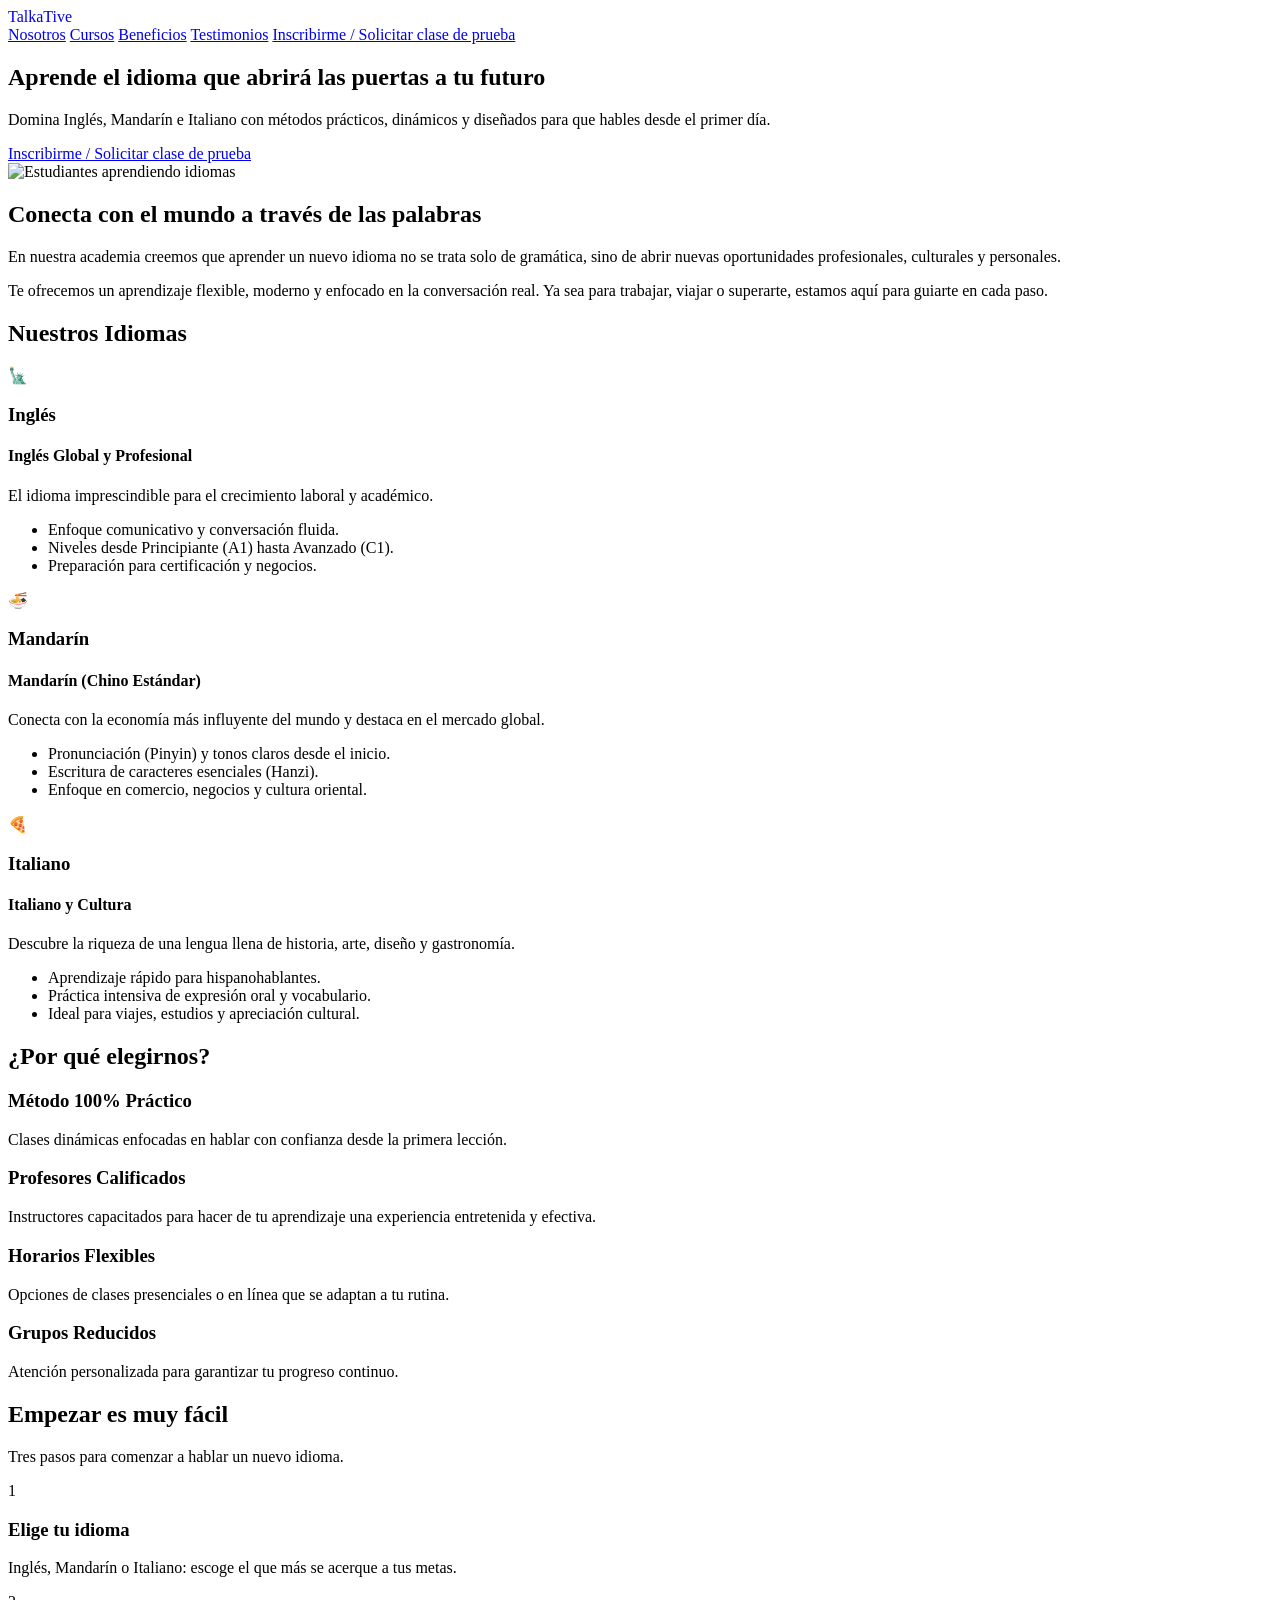
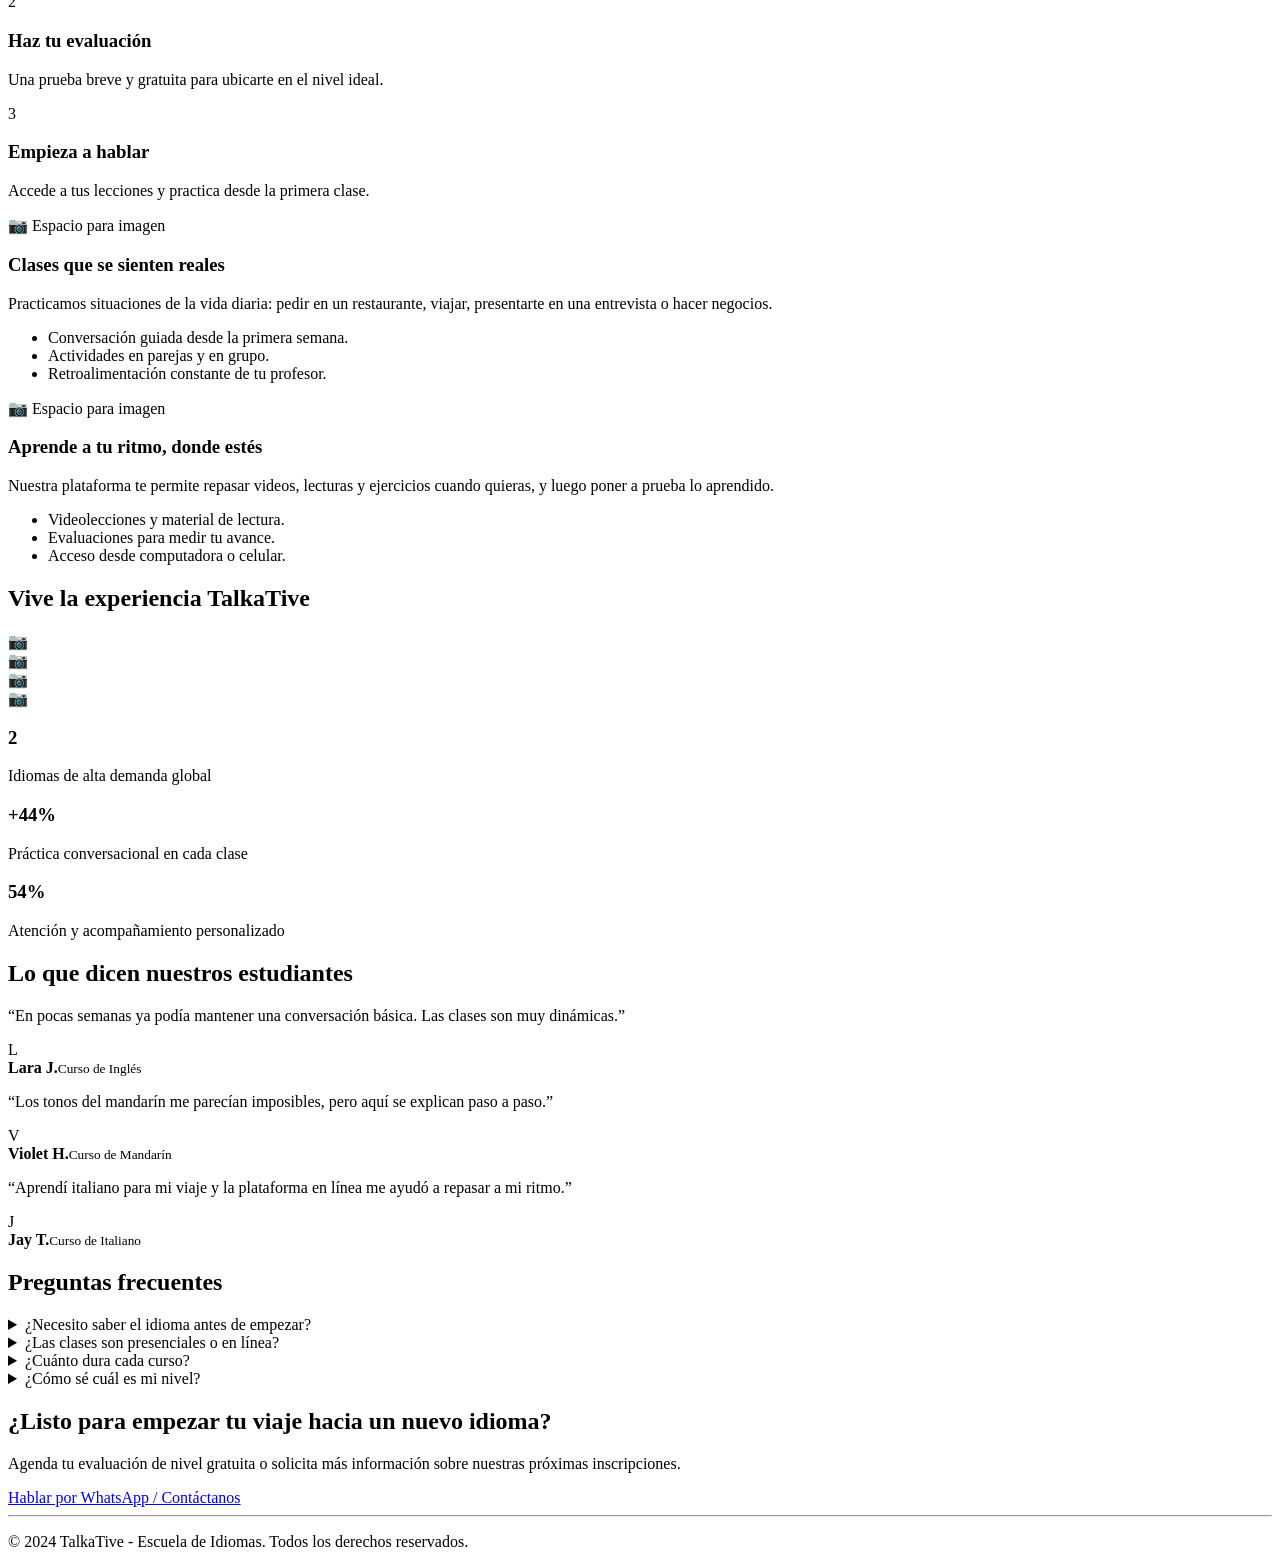
==== index.html @ eab5cb7d "Add files via upload" ====
<!DOCTYPE html>
<html lang="es">
<head>
    <meta charset="UTF-8">
    <meta name="viewport" content="width=device-width, initial-scale=1.0">
    <title>TalkaTive | Escuela de Idiomas</title>
    <!-- Enlace a los estilos globales y específicos -->
    <link rel="stylesheet" href="css/estilos.css">
    <link rel="stylesheet" href="css/inicio.css">
    <script>document.documentElement.classList.add('js');</script>
</head>
<body>

    <!-- HEADER / NAVEGACIÓN -->
    <header class="header">
        <div class="contenedor header-contenido">
            <div class="logo">
                <!-- ENLACE SECRETO AL ADMIN -->
                <a href="admin.html" title="Ir al panel" style="display: flex; align-items: center; gap: 10px; text-decoration: none;">
                    <!-- REEMPLAZAR CON TU LOGO -->
                    <img src="img/logo.png" alt="Logo TalkaTive" class="logo-img" onerror="this.style.display='none'">
                    <img src="images/logo.png" alt="Logo TalkaTive" class="logo-img" onerror="this.style.display='none'">
                    <span class="logo-texto">TalkaTive</span>
                </a>
            </div>
            <nav class="navegacion">
                <a href="#sobre-nosotros">Nosotros</a>
                <a href="#idiomas">Cursos</a>
                <a href="#beneficios">Beneficios</a>
                <a href="#testimonios">Testimonios</a>
                <a href="registro.html" class="btn">
                    <span class="text">Inscribirme / Solicitar clase de prueba</span>
                </a>
            </nav>
        </div>
    </header>

    <!-- 1. BANNER HERO -->
    <section id="sobre-nosotros" class="hero">
        <div class="contenedor hero-contenido">
            <div class="hero-texto">
                <h1>Aprende el idioma que abrirá las puertas a tu futuro</h1>
                <p>Domina Inglés, Mandarín e Italiano con métodos prácticos, dinámicos y diseñados para que hables desde el primer día.</p>
                <a href="registro.html" class="btn">
                    <span class="text">Inscribirme / Solicitar clase de prueba</span>
                </a>
            </div>
            <!-- REEMPLAZAR CON IMAGEN DE FONDO O ILUSTRACIÓN -->
            <div class="hero-imagen">
                <img src="images/img5.jpg" alt="Estudiantes aprendiendo idiomas">
            </div>
        </div>
    </section>

    <!-- 2. SOBRE NOSOTROS -->
    <section class="seccion sobre-nosotros">
        <div class="contenedor texto-centrado">
            <h2 class="titulo-seccion">Conecta con el mundo a través de las palabras</h2>
            <p class="subtitulo-seccion">En nuestra academia creemos que aprender un nuevo idioma no se trata solo de gramática, sino de abrir nuevas oportunidades profesionales, culturales y personales.</p>
            <p>Te ofrecemos un aprendizaje flexible, moderno y enfocado en la conversación real. Ya sea para trabajar, viajar o superarte, estamos aquí para guiarte en cada paso.</p>
        </div>
    </section>

    <!-- 3. OFERTA ACADÉMICA -->
    <section id="idiomas" class="seccion oferta-academica">
        <div class="contenedor">
            <h2 class="titulo-seccion texto-centrado">Nuestros Idiomas</h2>

            <div class="grid-tarjetas">
                <!-- Tarjeta Inglés -->
                <div class="flip-card" data-idioma="ingles">
                    <div class="flip-card-inner">
                        <div class="flip-card-front ingles">
                            <!-- Puedes cambiar el emoji por una imagen <img> cuando tengas las tuyas -->
                            <div class="bandera-icono">🗽</div>
                            <h3>Inglés</h3>
                        </div>
                        <div class="flip-card-back">
                            <h4>Inglés Global y Profesional</h4>
                            <p class="descripcion-corta">El idioma imprescindible para el crecimiento laboral y académico.</p>
                            <ul class="lista-puntos">
                                <li>Enfoque comunicativo y conversación fluida.</li>
                                <li>Niveles desde Principiante (A1) hasta Avanzado (C1).</li>
                                <li>Preparación para certificación y negocios.</li>
                            </ul>
                        </div>
                    </div>
                </div>

                <!-- Tarjeta Mandarín -->
                <div class="flip-card" data-idioma="mandarin">
                    <div class="flip-card-inner">
                        <div class="flip-card-front mandarin">
                            <div class="bandera-icono">🍜</div>
                            <h3>Mandarín</h3>
                        </div>
                        <div class="flip-card-back">
                            <h4>Mandarín (Chino Estándar)</h4>
                            <p class="descripcion-corta">Conecta con la economía más influyente del mundo y destaca en el mercado global.</p>
                            <ul class="lista-puntos">
                                <li>Pronunciación (Pinyin) y tonos claros desde el inicio.</li>
                                <li>Escritura de caracteres esenciales (Hanzi).</li>
                                <li>Enfoque en comercio, negocios y cultura oriental.</li>
                            </ul>
                        </div>
                    </div>
                </div>

                <!-- Tarjeta Italiano -->
                <div class="flip-card" data-idioma="italiano">
                    <div class="flip-card-inner">
                        <div class="flip-card-front italiano">
                            <div class="bandera-icono">🍕</div>
                            <h3>Italiano</h3>
                        </div>
                        <div class="flip-card-back">
                            <h4>Italiano y Cultura</h4>
                            <p class="descripcion-corta">Descubre la riqueza de una lengua llena de historia, arte, diseño y gastronomía.</p>
                            <ul class="lista-puntos">
                                <li>Aprendizaje rápido para hispanohablantes.</li>
                                <li>Práctica intensiva de expresión oral y vocabulario.</li>
                                <li>Ideal para viajes, estudios y apreciación cultural.</li>
                            </ul>
                        </div>
                    </div>
                </div>
            </div>
        </div>
    </section>

    <!-- 4. POR QUÉ ELEGIRNOS -->
    <section id="beneficios" class="seccion beneficios">
        <div class="contenedor">
            <h2 class="titulo-seccion texto-centrado">¿Por qué elegirnos?</h2>
            <div class="grid-beneficios">
                <div class="beneficio-item">
                    <h3>Método 100% Práctico</h3>
                    <p>Clases dinámicas enfocadas en hablar con confianza desde la primera lección.</p>
                </div>
                <div class="beneficio-item">
                    <h3>Profesores Calificados</h3>
                    <p>Instructores capacitados para hacer de tu aprendizaje una experiencia entretenida y efectiva.</p>
                </div>
                <div class="beneficio-item">
                    <h3>Horarios Flexibles</h3>
                    <p>Opciones de clases presenciales o en línea que se adaptan a tu rutina.</p>
                </div>
                <div class="beneficio-item">
                    <h3>Grupos Reducidos</h3>
                    <p>Atención personalizada para garantizar tu progreso continuo.</p>
                </div>
            </div>
        </div>
    </section>

    <!-- 🆕 5. CÓMO FUNCIONA -->
    <section id="como-funciona" class="seccion como-funciona">
        <div class="contenedor">
            <h2 class="titulo-seccion texto-centrado">Empezar es muy fácil</h2>
            <p class="subtitulo-seccion texto-centrado">Tres pasos para comenzar a hablar un nuevo idioma.</p>
            <div class="grid-pasos">
                <div class="paso">
                    <div class="paso-num">1</div>
                    <h3>Elige tu idioma</h3>
                    <p>Inglés, Mandarín o Italiano: escoge el que más se acerque a tus metas.</p>
                </div>
                <div class="paso">
                    <div class="paso-num">2</div>
                    <h3>Haz tu evaluación</h3>
                    <p>Una prueba breve y gratuita para ubicarte en el nivel ideal.</p>
                </div>
                <div class="paso">
                    <div class="paso-num">3</div>
                    <h3>Empieza a hablar</h3>
                    <p>Accede a tus lecciones y practica desde la primera clase.</p>
                </div>
            </div>
        </div>
    </section>

    <!-- 🆕 6. CLASES (bloques con imagen) -->
    <section class="seccion bloques">
        <div class="contenedor">
            <div class="bloque">
                <div class="foto">
                    <span>📷 Espacio para imagen</span>
                    <!-- REEMPLAZAR CON TU IMAGEN: images/clase1.jpg -->
                    <img src="images/img2.jpg" alt="Clase de idiomas en grupo" onerror="this.style.display='none'">
                </div>
                <div class="bloque-texto">
                    <h3>Clases que se sienten reales</h3>
                    <p>Practicamos situaciones de la vida diaria: pedir en un restaurante, viajar, presentarte en una entrevista o hacer negocios.</p>
                    <ul class="lista-puntos">
                        <li>Conversación guiada desde la primera semana.</li>
                        <li>Actividades en parejas y en grupo.</li>
                        <li>Retroalimentación constante de tu profesor.</li>
                    </ul>
                </div>
            </div>
            <div class="bloque inverso">
                <div class="foto">
                    <span>📷 Espacio para imagen</span>
                    <!-- REEMPLAZAR CON TU IMAGEN: images/clase2.jpg -->
                    <img src="images/img3.jpg" alt="Estudiante en clase en línea" onerror="this.style.display='none'">
                </div>
                <div class="bloque-texto">
                    <h3>Aprende a tu ritmo, donde estés</h3>
                    <p>Nuestra plataforma te permite repasar videos, lecturas y ejercicios cuando quieras, y luego poner a prueba lo aprendido.</p>
                    <ul class="lista-puntos">
                        <li>Videolecciones y material de lectura.</li>
                        <li>Evaluaciones para medir tu avance.</li>
                        <li>Acceso desde computadora o celular.</li>
                    </ul>
                </div>
            </div>
        </div>
    </section>

    <!-- 🆕 7. GALERÍA -->
    <section class="seccion galeria-seccion">
        <div class="contenedor">
            <h2 class="titulo-seccion texto-centrado">Vive la experiencia TalkaTive</h2>
            <div class="galeria">
                <div class="foto"><span>📷</span><img src="images/china1.jpg" alt="Momento en clase 1" onerror="this.style.display='none'"></div>
                <div class="foto"><span>📷</span><img src="images/italia2.jpg" alt="Momento en clase 2" onerror="this.style.display='none'"></div>
                <div class="foto"><span>📷</span><img src="images/img11.jpg" alt="Momento en clase 3" onerror="this.style.display='none'"></div>
                <div class="foto"><span>📷</span><img src="images/usa3.jpg" alt="Momento en clase 4" onerror="this.style.display='none'"></div>
            </div>
        </div>
    </section>

    <!-- 8. ESTADÍSTICAS -->
    <section class="seccion estadisticas">
        <div class="contenedor grid-estadisticas">
            <div class="estadistica">
                <h3 class="contador" data-meta="3">3</h3>
                <p>Idiomas de alta demanda global</p>
            </div>
            <div class="estadistica">
                <h3 class="contador" data-meta="80" data-pre="+" data-suf="%">+80%</h3>
                <p>Práctica conversacional en cada clase</p>
            </div>
            <div class="estadistica">
                <h3 class="contador" data-meta="100" data-suf="%">100%</h3>
                <p>Atención y acompañamiento personalizado</p>
            </div>
        </div>
    </section>

    <!-- 🆕 9. TESTIMONIOS (REEMPLAZAR por opiniones reales) -->
    <section id="testimonios" class="seccion testimonios">
        <div class="contenedor">
            <h2 class="titulo-seccion texto-centrado">Lo que dicen nuestros estudiantes</h2>
            <div class="grid-testimonios">
                <div class="testimonio">
                    <p>“En pocas semanas ya podía mantener una conversación básica. Las clases son muy dinámicas.”</p>
                    <div class="autor"><span class="avatar1">L</span><div><strong>Lara J.</strong><small>Curso de Inglés</small></div></div>
                </div>
                <div class="testimonio">
                    <p>“Los tonos del mandarín me parecían imposibles, pero aquí se explican paso a paso.”</p>
                    <div class="autor"><span class="avatar2">V</span><div><strong>Violet H.</strong><small>Curso de Mandarín</small></div></div>
                </div>
                <div class="testimonio">
                    <p>“Aprendí italiano para mi viaje y la plataforma en línea me ayudó a repasar a mi ritmo.”</p>
                    <div class="autor"><span class="avatar3">J</span><div><strong>Jay T.</strong><small>Curso de Italiano</small></div></div>
                </div>
            </div>
        </div>
    </section>

    <!-- 🆕 10. PREGUNTAS FRECUENTES -->
    <section id="preguntas" class="seccion faq">
        <div class="contenedor">
            <h2 class="titulo-seccion texto-centrado">Preguntas frecuentes</h2>
            <div class="faq-lista">
                <details>
                    <summary>¿Necesito saber el idioma antes de empezar?</summary>
                    <p>No. Los cursos inician desde nivel principiante (A1) y avanzas a tu propio ritmo.</p>
                </details>
                <details>
                    <summary>¿Las clases son presenciales o en línea?</summary>
                    <p>Ofrecemos ambas opciones, para que elijas la que mejor se adapte a tu rutina.</p>
                </details>
                <details>
                    <summary>¿Cuánto dura cada curso?</summary>
                    <p>El primer módulo dura 4 semanas, y después continúas con los siguientes niveles.</p>
                </details>
                <details>
                    <summary>¿Cómo sé cuál es mi nivel?</summary>
                    <p>Al inscribirte puedes solicitar una evaluación de nivel gratuita para ubicarte correctamente.</p>
                </details>
            </div>
        </div>
    </section>

    <!-- 11. CTA FINAL Y FOOTER -->
    <footer class="footer">
        <div class="contenedor texto-centrado">
            <h2>¿Listo para empezar tu viaje hacia un nuevo idioma?</h2>
            <p>Agenda tu evaluación de nivel gratuita o solicita más información sobre nuestras próximas inscripciones.</p>
            <a href="https://wa.me/1234567890" target="_blank" class="btn btn-secundario mt-20">
                <span class="text">Hablar por WhatsApp / Contáctanos</span>
            </a>

            <hr class="separador-footer">
            <p class="copyright">&copy; 2024 TalkaTive - Escuela de Idiomas. Todos los derechos reservados.</p>
        </div>
    </footer>

    <!-- Scripts -->
    <script src="js/db.js"></script>
    <script>
        // Cambiar el fondo de la sección de idiomas al pasar el mouse
        const seccionIdiomas = document.querySelector('.oferta-academica');
        const tarjetas = document.querySelectorAll('.flip-card');

        tarjetas.forEach(tarjeta => {
            tarjeta.addEventListener('mouseenter', () => {
                const idioma = tarjeta.getAttribute('data-idioma');
                seccionIdiomas.classList.add(`fondo-${idioma}`);
            });
            tarjeta.addEventListener('mouseleave', () => {
                seccionIdiomas.className = 'seccion oferta-academica'; // Resetea las clases
            });
        });

        // 🆕 Aparición suave al hacer scroll
        const reducir = window.matchMedia('(prefers-reduced-motion: reduce)').matches;
        const items = document.querySelectorAll('.beneficio-item, .paso, .bloque, .galeria .foto, .testimonio, .faq-lista details, .estadistica, .titulo-seccion');

        items.forEach((el, i) => {
            el.classList.add('revelar');
            el.style.transitionDelay = ((i % 4) * 0.08) + 's';
        });

        // 🆕 Contadores animados de las estadísticas
        function animarContador(el) {
            const meta = parseInt(el.dataset.meta, 10);
            const pre = el.dataset.pre || '';
            const suf = el.dataset.suf || '';
            if (reducir) { el.textContent = pre + meta + suf; return; }
            const inicio = performance.now();
            const duracion = 1400;
            function paso(ahora) {
                const t = Math.min((ahora - inicio) / duracion, 1);
                el.textContent = pre + Math.round(meta * t) + suf;
                if (t < 1) requestAnimationFrame(paso);
            }
            requestAnimationFrame(paso);
        }

        const observador = new IntersectionObserver((entradas) => {
            entradas.forEach(entrada => {
                if (!entrada.isIntersecting) return;
                entrada.target.classList.add('visible');
                entrada.target.querySelectorAll('.contador').forEach(animarContador);
                observador.unobserve(entrada.target);
            });
        }, { threshold: 0.15 });

        items.forEach(el => observador.observe(el));
    </script>
</body>
</html>
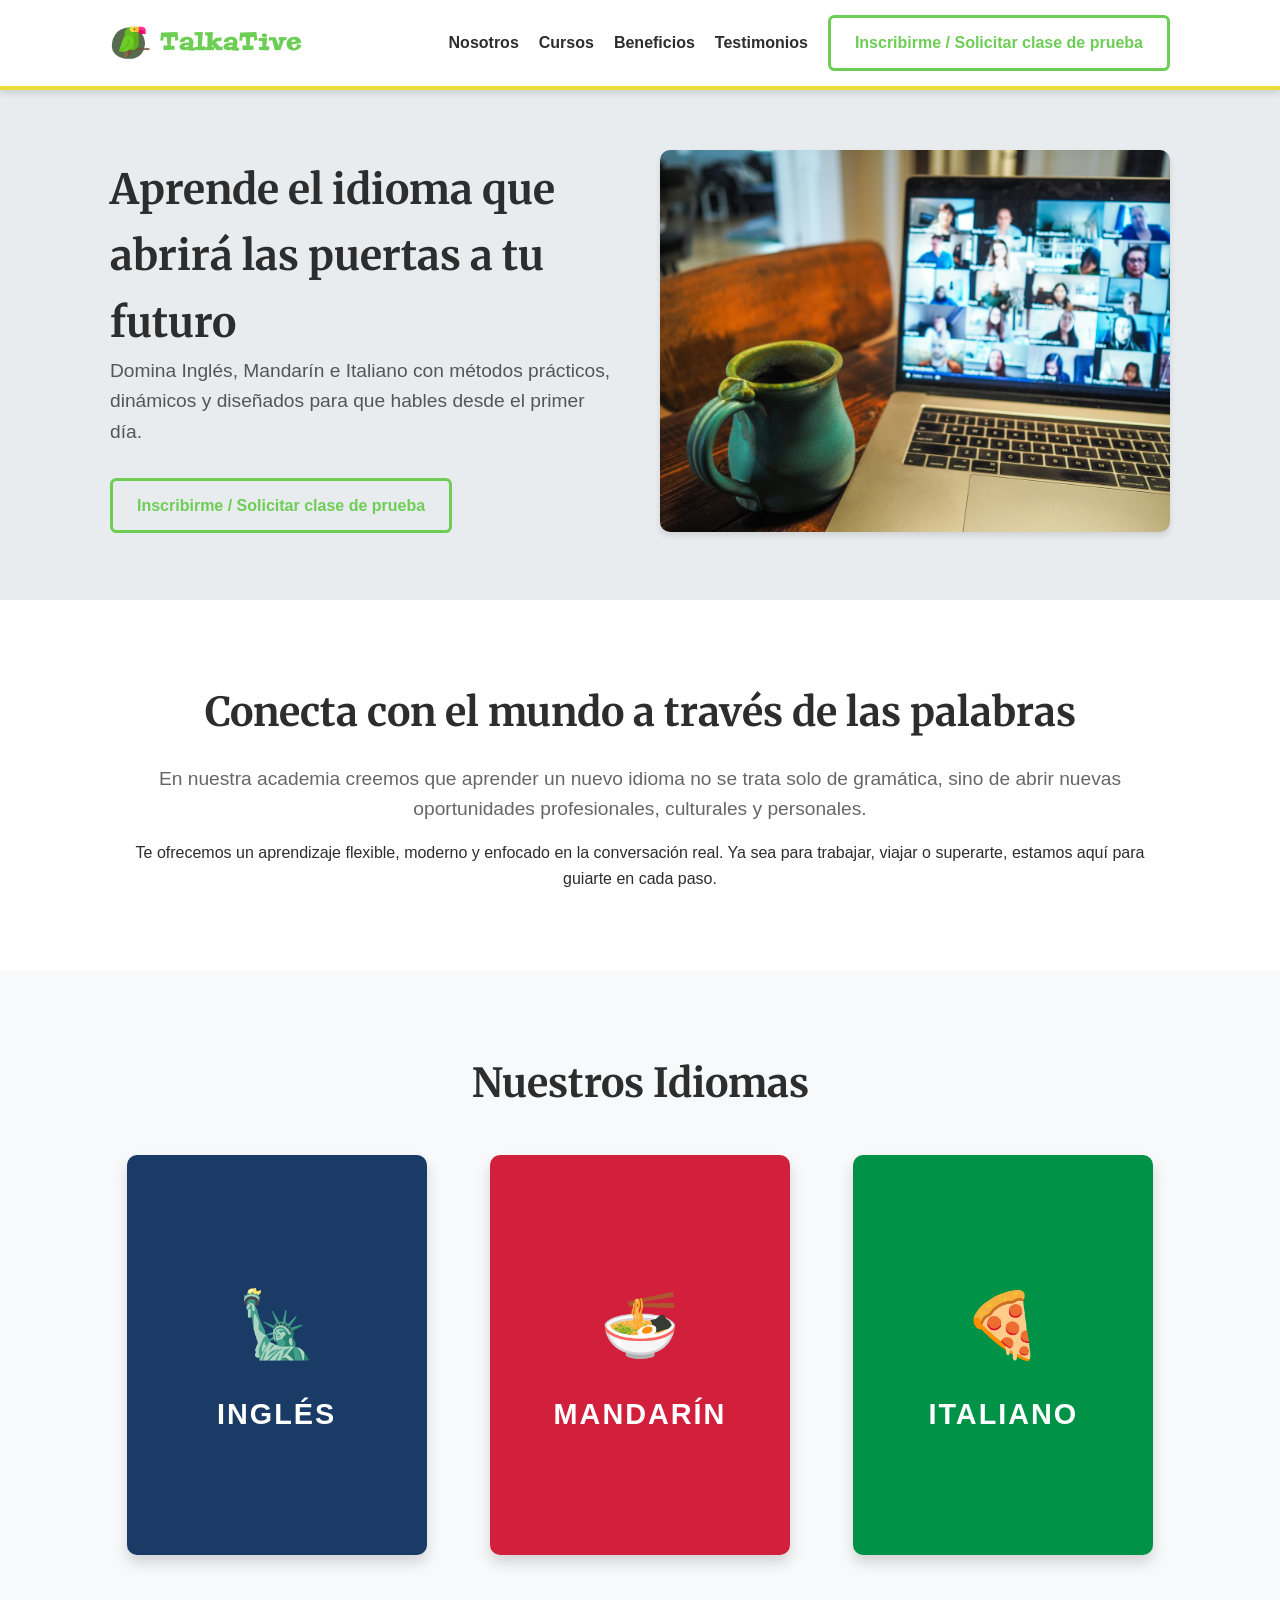
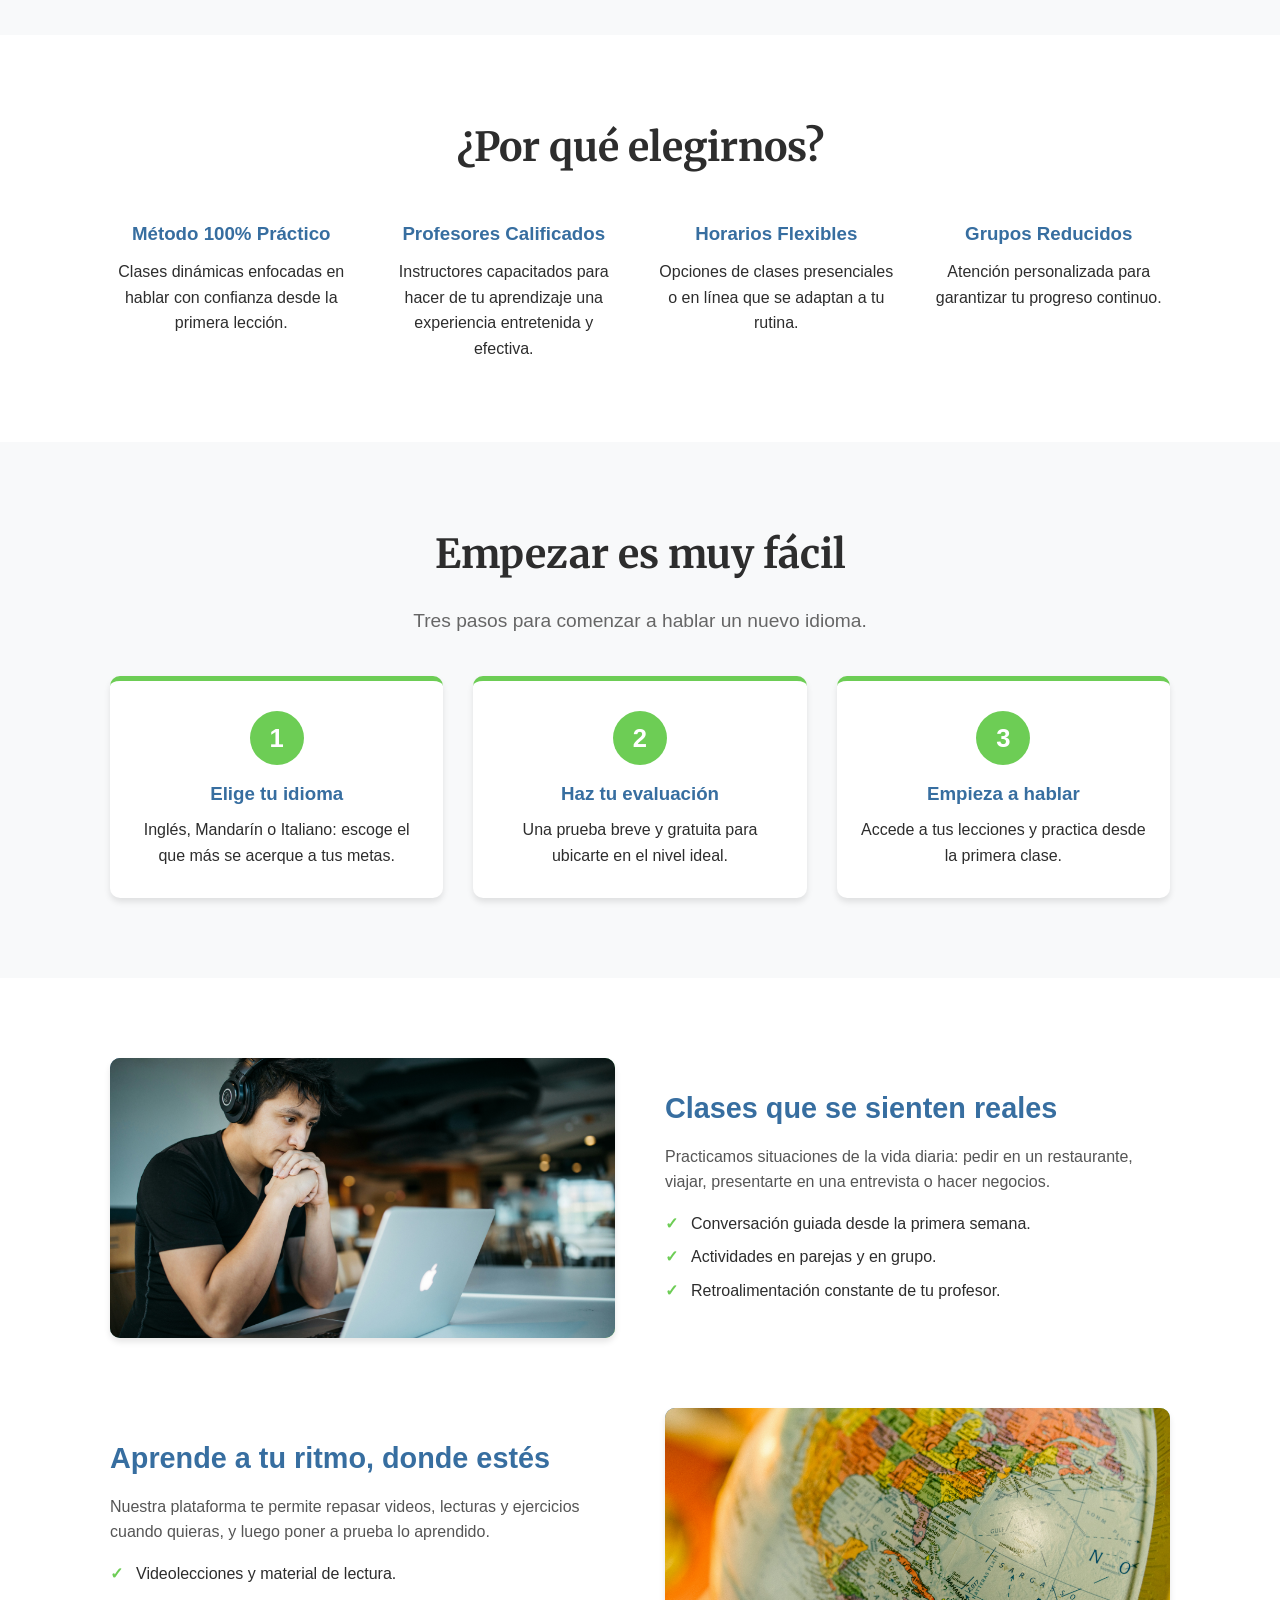
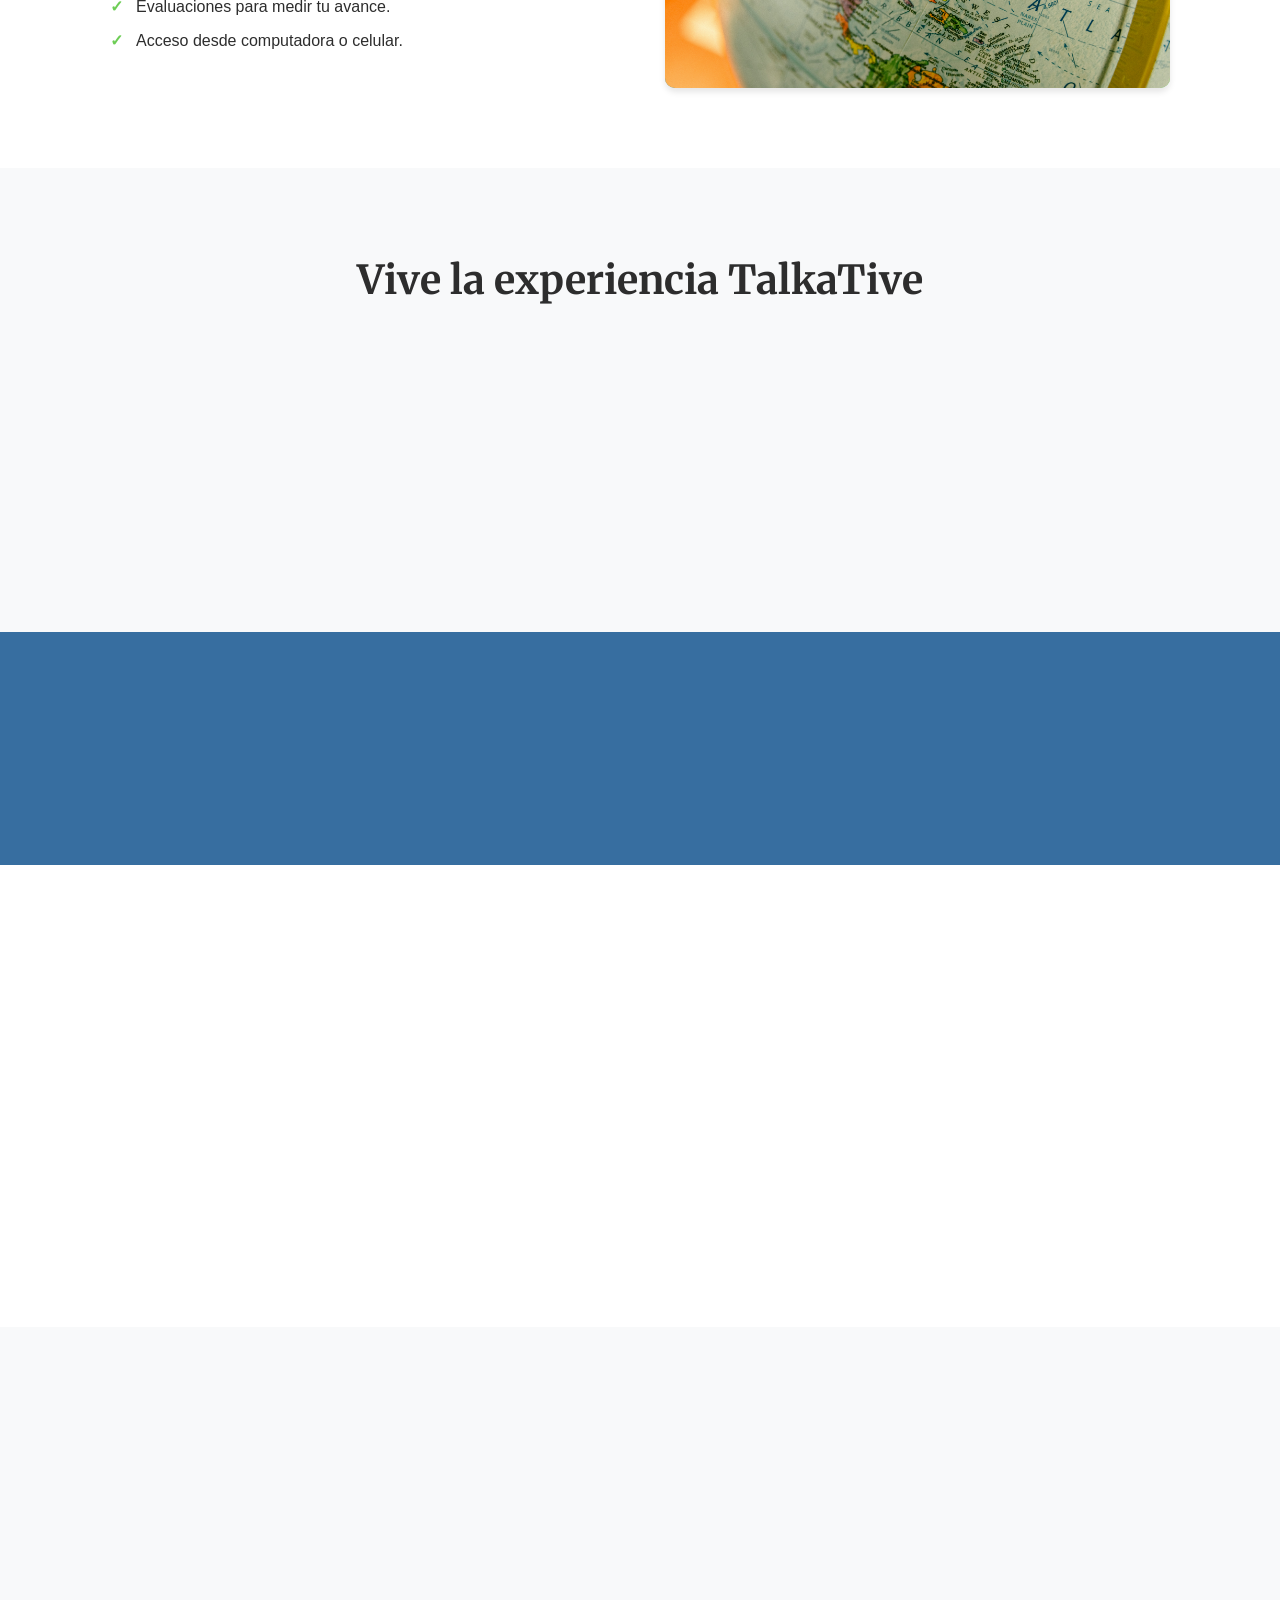
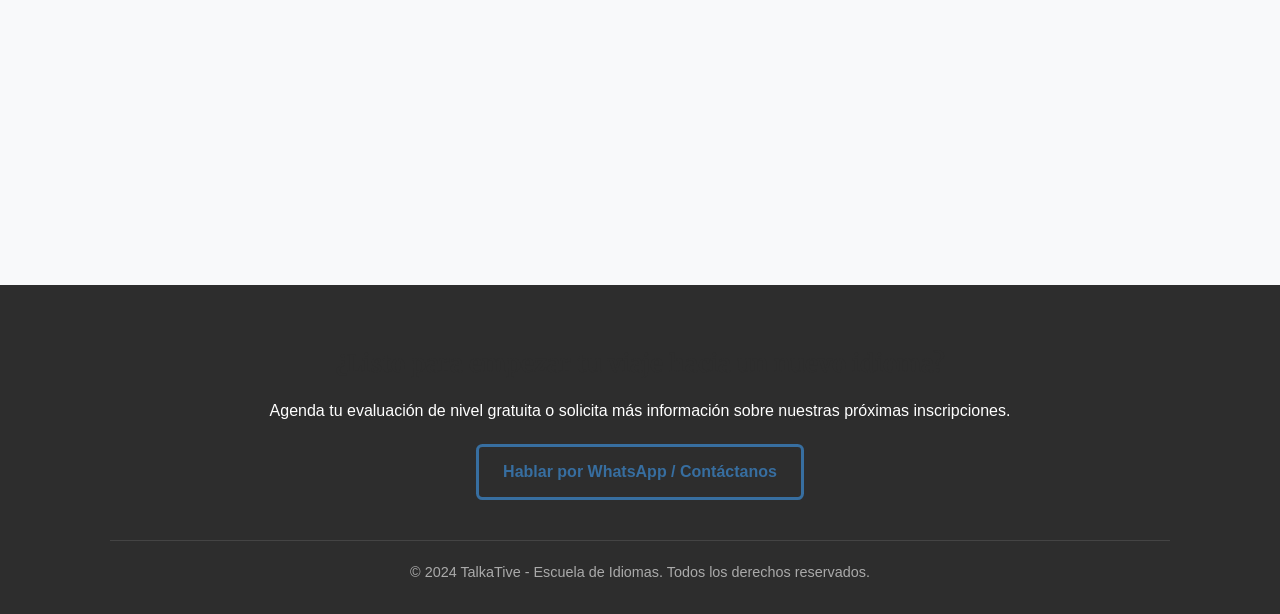
==== commit 957c1fd9: "comentarios" ====
--- a/index.html
+++ b/index.html
@@ -4,20 +4,16 @@
     <meta charset="UTF-8">
     <meta name="viewport" content="width=device-width, initial-scale=1.0">
     <title>TalkaTive | Escuela de Idiomas</title>
-    <!-- Enlace a los estilos globales y específicos -->
     <link rel="stylesheet" href="css/estilos.css">
     <link rel="stylesheet" href="css/inicio.css">
     <script>document.documentElement.classList.add('js');</script>
 </head>
 <body>
 
-    <!-- HEADER / NAVEGACIÓN -->
     <header class="header">
         <div class="contenedor header-contenido">
             <div class="logo">
-                <!-- ENLACE SECRETO AL ADMIN -->
                 <a href="admin.html" title="Ir al panel" style="display: flex; align-items: center; gap: 10px; text-decoration: none;">
-                    <!-- REEMPLAZAR CON TU LOGO -->
                     <img src="img/logo.png" alt="Logo TalkaTive" class="logo-img" onerror="this.style.display='none'">
                     <img src="images/logo.png" alt="Logo TalkaTive" class="logo-img" onerror="this.style.display='none'">
                     <span class="logo-texto">TalkaTive</span>
@@ -35,7 +31,6 @@
         </div>
     </header>
 
-    <!-- 1. BANNER HERO -->
     <section id="sobre-nosotros" class="hero">
         <div class="contenedor hero-contenido">
             <div class="hero-texto">
@@ -45,14 +40,12 @@
                     <span class="text">Inscribirme / Solicitar clase de prueba</span>
                 </a>
             </div>
-            <!-- REEMPLAZAR CON IMAGEN DE FONDO O ILUSTRACIÓN -->
             <div class="hero-imagen">
                 <img src="images/img5.jpg" alt="Estudiantes aprendiendo idiomas">
             </div>
         </div>
     </section>
 
-    <!-- 2. SOBRE NOSOTROS -->
     <section class="seccion sobre-nosotros">
         <div class="contenedor texto-centrado">
             <h2 class="titulo-seccion">Conecta con el mundo a través de las palabras</h2>
@@ -61,17 +54,14 @@
         </div>
     </section>
 
-    <!-- 3. OFERTA ACADÉMICA -->
     <section id="idiomas" class="seccion oferta-academica">
         <div class="contenedor">
             <h2 class="titulo-seccion texto-centrado">Nuestros Idiomas</h2>
 
             <div class="grid-tarjetas">
-                <!-- Tarjeta Inglés -->
                 <div class="flip-card" data-idioma="ingles">
                     <div class="flip-card-inner">
                         <div class="flip-card-front ingles">
-                            <!-- Puedes cambiar el emoji por una imagen <img> cuando tengas las tuyas -->
                             <div class="bandera-icono">🗽</div>
                             <h3>Inglés</h3>
                         </div>
@@ -87,7 +77,6 @@
                     </div>
                 </div>
 
-                <!-- Tarjeta Mandarín -->
                 <div class="flip-card" data-idioma="mandarin">
                     <div class="flip-card-inner">
                         <div class="flip-card-front mandarin">
@@ -106,7 +95,6 @@
                     </div>
                 </div>
 
-                <!-- Tarjeta Italiano -->
                 <div class="flip-card" data-idioma="italiano">
                     <div class="flip-card-inner">
                         <div class="flip-card-front italiano">
@@ -128,7 +116,6 @@
         </div>
     </section>
 
-    <!-- 4. POR QUÉ ELEGIRNOS -->
     <section id="beneficios" class="seccion beneficios">
         <div class="contenedor">
             <h2 class="titulo-seccion texto-centrado">¿Por qué elegirnos?</h2>
@@ -153,7 +140,6 @@
         </div>
     </section>
 
-    <!-- 🆕 5. CÓMO FUNCIONA -->
     <section id="como-funciona" class="seccion como-funciona">
         <div class="contenedor">
             <h2 class="titulo-seccion texto-centrado">Empezar es muy fácil</h2>
@@ -178,13 +164,11 @@
         </div>
     </section>
 
-    <!-- 🆕 6. CLASES (bloques con imagen) -->
     <section class="seccion bloques">
         <div class="contenedor">
             <div class="bloque">
                 <div class="foto">
                     <span>📷 Espacio para imagen</span>
-                    <!-- REEMPLAZAR CON TU IMAGEN: images/clase1.jpg -->
                     <img src="images/img2.jpg" alt="Clase de idiomas en grupo" onerror="this.style.display='none'">
                 </div>
                 <div class="bloque-texto">
@@ -200,7 +184,6 @@
             <div class="bloque inverso">
                 <div class="foto">
                     <span>📷 Espacio para imagen</span>
-                    <!-- REEMPLAZAR CON TU IMAGEN: images/clase2.jpg -->
                     <img src="images/img3.jpg" alt="Estudiante en clase en línea" onerror="this.style.display='none'">
                 </div>
                 <div class="bloque-texto">
@@ -216,7 +199,6 @@
         </div>
     </section>
 
-    <!-- 🆕 7. GALERÍA -->
     <section class="seccion galeria-seccion">
         <div class="contenedor">
             <h2 class="titulo-seccion texto-centrado">Vive la experiencia TalkaTive</h2>
@@ -229,7 +211,6 @@
         </div>
     </section>
 
-    <!-- 8. ESTADÍSTICAS -->
     <section class="seccion estadisticas">
         <div class="contenedor grid-estadisticas">
             <div class="estadistica">
@@ -247,7 +228,6 @@
         </div>
     </section>
 
-    <!-- 🆕 9. TESTIMONIOS (REEMPLAZAR por opiniones reales) -->
     <section id="testimonios" class="seccion testimonios">
         <div class="contenedor">
             <h2 class="titulo-seccion texto-centrado">Lo que dicen nuestros estudiantes</h2>
@@ -268,7 +248,6 @@
         </div>
     </section>
 
-    <!-- 🆕 10. PREGUNTAS FRECUENTES -->
     <section id="preguntas" class="seccion faq">
         <div class="contenedor">
             <h2 class="titulo-seccion texto-centrado">Preguntas frecuentes</h2>
@@ -293,7 +272,6 @@
         </div>
     </section>
 
-    <!-- 11. CTA FINAL Y FOOTER -->
     <footer class="footer">
         <div class="contenedor texto-centrado">
             <h2>¿Listo para empezar tu viaje hacia un nuevo idioma?</h2>
@@ -307,10 +285,8 @@
         </div>
     </footer>
 
-    <!-- Scripts -->
     <script src="js/db.js"></script>
     <script>
-        // Cambiar el fondo de la sección de idiomas al pasar el mouse
         const seccionIdiomas = document.querySelector('.oferta-academica');
         const tarjetas = document.querySelectorAll('.flip-card');
 
@@ -320,11 +296,10 @@
                 seccionIdiomas.classList.add(`fondo-${idioma}`);
             });
             tarjeta.addEventListener('mouseleave', () => {
-                seccionIdiomas.className = 'seccion oferta-academica'; // Resetea las clases
+                seccionIdiomas.className = 'seccion oferta-academica';
             });
         });
 
-        // 🆕 Aparición suave al hacer scroll
         const reducir = window.matchMedia('(prefers-reduced-motion: reduce)').matches;
         const items = document.querySelectorAll('.beneficio-item, .paso, .bloque, .galeria .foto, .testimonio, .faq-lista details, .estadistica, .titulo-seccion');
 
@@ -333,7 +308,6 @@
             el.style.transitionDelay = ((i % 4) * 0.08) + 's';
         });
 
-        // 🆕 Contadores animados de las estadísticas
         function animarContador(el) {
             const meta = parseInt(el.dataset.meta, 10);
             const pre = el.dataset.pre || '';
--- a/css/estilos.css
+++ b/css/estilos.css
@@ -0,0 +1,231 @@
+/* css/estilos.css */
+@import url('https://fonts.googleapis.com/css2?family=Peralta&display=swap');
+@import url('https://fonts.googleapis.com/css2?family=Merriweather:ital,opsz,wght@0,18..144,300..900;1,18..144,300..900&family=Peralta&display=swap');
+/* 1. Variables de Color y Fuentes (Basado en el logo TalkaTive) */
+:root {
+    --color-primario: #6DCD55; /* Verde tucán */
+    --color-primario-bottom: #ECDC35;
+    --color-primario-hover: #55a843;
+    --color-secundario: #376ea0; /* Azul */
+    --color-acento: #EDDC35; /* Amarillo */
+    --color-texto: #2D2D2D;
+    --color-fondo: #DFE2E5;
+    --color-blanco: #FFFFFF;
+    --color-gris-claro: #E9ECEF;
+    --color-extra: #D55429;
+    
+    --fuente-principal: 'Segoe UI', Tahoma, Geneva, Verdana, sans-serif;
+    --sombra-suave: 0 4px 6px rgba(0,0,0,0.1);
+    --borde-radio: 10px;
+}
+/* Fuente global para títulos */
+h1, h2 {
+    font-family: "Merriweather", serif;
+    font-weight: 700; /* Negrita para que resalte */
+    color: var(--color-texto);
+}
+
+/* 2. Reseteo básico */
+* {
+    margin: 0;
+    padding: 0;
+    box-sizing: border-box;
+}
+
+body {
+    font-family: var(--fuente-principal);
+    background-color: var(--color-fondo);
+    color: var(--color-texto);
+    line-height: 1.6;
+}
+
+/* 3. Utilidades y Contenedores */
+.contenedor {
+    max-width: 1100px;
+    margin: 0 auto;
+    padding: 0 20px;
+}
+
+.texto-centrado { text-align: center; }
+.mt-20 { margin-top: 20px; }
+.mb-20 { margin-bottom: 20px; }
+
+/* Barra superior */
+.header {
+    background: var(--color-blanco);
+    box-shadow: var(--sombra-suave);
+    border-bottom: 4px solid var(--color-primario-bottom);
+    position: sticky;
+    top: 0;
+    z-index: 10;
+}
+
+.header-contenido {
+    display: flex;
+    justify-content: space-between;
+    align-items: center;
+    padding-top: 12px;
+    padding-bottom: 12px;
+}
+
+.logo {
+    display: flex;
+    align-items: center;
+    gap: 10px;
+}
+
+.logo-img { height: 40px; }
+
+.logo-texto {
+    font-family: "Peralta", serif; /* 👈 Cambiamos a Peralta */
+    font-size: 26px; 
+    font-weight: 400; /* Peralta ya tiene su propio grosor, no necesita negrita */
+    color: var(--color-primario);
+    letter-spacing: 1px; 
+    line-height: 1;
+}
+
+/* Foco visible para quien navega con teclado */
+a:focus-visible, button:focus-visible {
+    outline: 3px solid var(--color-acento);
+    outline-offset: 2px;
+}
+
+/* 4. Botones (Estilo Bubbles de Uiverse) */
+.btn, .bubbles {
+    --c1: #FFFFFF; /* Color del texto al hacer hover (blanco) */
+    --c2: var(--color-primario); /* Color base del botón (Verde TalkaTive) */
+    --size-letter: 16px; 
+    padding: 12px 24px;
+    font-size: var(--size-letter);
+    background-color: transparent;
+    border: calc(var(--size-letter) / 5) solid var(--c2);
+    border-radius: 0.4em;
+    cursor: pointer;
+    overflow: hidden;
+    position: relative;
+    transition: 300ms cubic-bezier(0.83, 0, 0.17, 1);
+    
+    display: inline-flex;
+    justify-content: center;
+    align-items: center;
+    text-decoration: none;
+    font-weight: 700;
+    color: var(--c2);
+    font-family: var(--fuente-principal);
+}
+
+.btn .text, .bubbles .text {
+    font-weight: 700;
+    color: inherit;
+    position: relative;
+    z-index: 1;
+    transition: color 700ms cubic-bezier(0.83, 0, 0.17, 1);
+}
+
+.btn::before, .btn::after,
+.bubbles::before, .bubbles::after {
+    content: "";
+    width: 150%;
+    aspect-ratio: 1/1;
+    scale: 0;
+    transition: 1000ms cubic-bezier(0.76, 0, 0.24, 1);
+    background-color: var(--c2);
+    border-radius: 50%;
+    position: absolute;
+    translate: -50% -50%;
+}
+
+.btn::before, .bubbles::before { top: 0; left: 0; }
+.btn::after, .bubbles::after { top: 100%; left: 100%; }
+
+.btn:hover, .bubbles:hover { transform: translateY(-2px); }
+.btn:hover > .text, .btn:hover,
+.bubbles:hover > .text, .bubbles:hover { color: var(--c1); }
+.btn:hover::before, .btn:hover::after,
+.bubbles:hover::before, .bubbles:hover::after { scale: 1; }
+.btn:active, .bubbles:active { transform: translateY(0) scale(0.98); filter: brightness(0.9); }
+
+.btn-bloque { display: flex; width: 100%; }
+.btn-secundario, .bubbles.secundario { --c2: var(--color-secundario); }
+.btn-rojo, .bubbles.rojo { --c2: #dc3545; }
+
+/* 5. Tarjetas (Para el Home y el Curso) */
+.tarjeta {
+    background: var(--color-blanco);
+    border-radius: var(--borde-radio);
+    padding: 30px;
+    box-shadow: var(--sombra-suave);
+    margin-bottom: 20px;
+    border-top: 5px solid var(--color-primario-bottom);
+}
+
+/* =========================================
+   6. NUEVO DISEÑO DE FORMULARIO (Neo-Brutalista)
+   ========================================= */
+.form_area {
+    background-color: #F4F9F4; 
+    padding: 40px;
+    border: 3px solid var(--color-texto);
+    border-radius: 15px;
+    box-shadow: 6px 6px 0px 0px var(--color-acento); 
+    width: 100%;
+    max-width: 600px;
+    margin: 0 auto;
+}
+
+.form_area .title {
+    color: var(--color-texto);
+    font-weight: 900;
+    font-size: 1.8em;
+    margin-top: 0;
+    margin-bottom: 10px;
+    text-align: center;
+}
+
+.form_area .subtitle-text {
+    text-align: center;
+    margin-bottom: 25px;
+    color: #555;
+    font-size: 15px;
+}
+
+.form_area .form_group {
+    display: flex;
+    flex-direction: column;
+    align-items: flex-start;
+    margin-bottom: 20px;
+    width: 100%;
+}
+
+.form_area .sub_title {
+    font-weight: 700;
+    margin-bottom: 8px;
+    color: var(--color-texto);
+    font-size: 15px;
+}
+
+/* Aquí está la magia para que los inputs se estiren y tengan sombra */
+.form_area .form_style {
+    outline: none;
+    border: 2px solid var(--color-texto);
+    box-shadow: 3px 3px 0px 0px var(--color-secundario);
+    width: 100%;
+    padding: 12px 15px;
+    border-radius: 6px;
+    font-size: 15px;
+    font-family: var(--fuente-principal);
+    transition: all 0.2s ease;
+    background-color: var(--color-blanco);
+}
+
+.form_area .form_style:focus {
+    transform: translate(3px, 3px);
+    box-shadow: 0px 0px 0px 0px var(--color-secundario);
+}
+
+.form_area .btn {
+    margin-top: 10px;
+    margin-bottom: 5px;
+    width: 100%;
+}
--- a/css/inicio.css
+++ b/css/inicio.css
@@ -0,0 +1,586 @@
+/* css/inicio.css */
+
+/* --- HEADER --- */
+.header {
+    background-color: var(--color-blanco);
+    box-shadow: var(--sombra-suave);
+    position: sticky;
+    top: 0;
+    z-index: 100;
+}
+
+.header-contenido {
+    display: flex;
+    justify-content: space-between;
+    align-items: center;
+    padding: 15px 20px;
+}
+
+.logo {
+    display: flex;
+    align-items: center;
+    gap: 10px;
+}
+
+.logo-img {
+    height: 40px; /* Ajusta según tu imagen */
+    width: auto;
+}
+
+.logo-texto {
+    font-size: 24px;
+    font-weight: bold;
+    color: var(--color-primario);
+}
+
+.navegacion {
+    display: flex;
+    align-items: center;
+    gap: 20px;
+}
+
+.navegacion a:not(.btn) {
+    text-decoration: none;
+    color: var(--color-texto);
+    font-weight: bold;
+    transition: color 0.3s;
+}
+
+.navegacion a:not(.btn):hover {
+    color: var(--color-secundario);
+}
+
+/* --- HERO BANNER --- */
+.hero {
+    background-color: var(--color-gris-claro);
+    padding: 60px 0;
+    overflow: hidden;
+}
+
+.hero-contenido {
+    display: flex;
+    align-items: center;
+    gap: 40px;
+}
+
+.hero-texto {
+    flex: 1;
+}
+
+.hero-texto h1 {
+    font-family: "Merriweather", serif; /* Opcional: forzarlo aquí también */
+    font-size: 2.6rem; /* Un poco más pequeño para que respire */
+    font-weight: 700;
+}
+
+.hero-texto p {
+    font-size: 1.2rem;
+    margin-bottom: 30px;
+    color: #555;
+}
+
+.hero-imagen {
+    flex: 1;
+    text-align: right;
+}
+
+.hero-imagen img {
+    max-width: 100%;
+    border-radius: var(--borde-radio);
+    box-shadow: var(--sombra-suave);
+    /* Si no tienes imagen, puedes usar un fondo temporal */
+    /* background: var(--color-secundario); height: 400px; */
+}
+
+/* --- SECCIONES GENERALES --- */
+.seccion {
+    padding: 80px 0;
+}
+
+.titulo-seccion {
+    font-size: 2.5rem;
+    color: var(--color-texto);
+    margin-bottom: 20px;
+}
+
+.subtitulo-seccion {
+    font-size: 1.2rem;
+    color: #666;
+    margin-bottom: 15px;
+}
+
+/* --- SOBRE NOSOTROS --- */
+.sobre-nosotros {
+    background-color: var(--color-blanco);
+}
+
+/* --- OFERTA ACADÉMICA --- */
+.oferta-academica {
+    background-color: #F8F9FA; /* Color base */
+    background-size: cover;
+    background-position: center;
+    background-repeat: no-repeat;
+    transition: background-image 0.8s ease-in-out, background-color 0.8s ease-in-out;
+    position: relative;
+    /* Añadimos un overlay oscuro para que las tarjetas resalten si el fondo es muy claro */
+}
+
+/* Clases que activaremos desde JS al hacer hover */
+.oferta-academica.fondo-ingles {
+    background-image: linear-gradient(rgba(255,255,255,0.7), rgba(255,255,255,0.7)), url('../images/usa1.jpg'); /* Londres */
+}
+
+.oferta-academica.fondo-mandarin {
+    background-image: linear-gradient(rgba(255,255,255,0.7), rgba(255,255,255,0.7)), url('../images/china2.jpg'); /* China */
+}
+
+.oferta-academica.fondo-italiano {
+    background-image: linear-gradient(rgba(255,255,255,0.7), rgba(255,255,255,0.7)), url('../images/italia1.jpg'); /* Italia */
+}
+
+.grid-tarjetas {
+    display: grid;
+    grid-template-columns: repeat(auto-fit, minmax(280px, 1fr));
+    gap: 30px;
+    margin-top: 40px;
+    justify-items: center; /* Centramos las tarjetas */
+}
+
+/* --- DISEÑO FLIP CARD --- */
+.flip-card {
+    background-color: transparent;
+    width: 300px;  /* Un poco más ancha que el ejemplo original */
+    height: 400px; /* Más alta para que quepa el texto atrás */
+    perspective: 1000px;
+    font-family: var(--fuente-principal);
+}
+
+.flip-card-inner {
+    position: relative;
+    width: 100%;
+    height: 100%;
+    text-align: center;
+    transition: transform 0.8s;
+    transform-style: preserve-3d;
+}
+
+/* Efecto de volteo al pasar el mouse */
+.flip-card:hover .flip-card-inner {
+    transform: rotateY(180deg);
+}
+
+/* Estilos compartidos por ambas caras */
+.flip-card-front, .flip-card-back {
+    box-shadow: 0 8px 14px 0 rgba(0,0,0,0.15);
+    position: absolute;
+    display: flex;
+    flex-direction: column;
+    justify-content: center;
+    align-items: center;
+    width: 100%;
+    height: 100%;
+    -webkit-backface-visibility: hidden;
+    backface-visibility: hidden;
+    border-radius: var(--borde-radio);
+    padding: 20px;
+}
+
+/* Cara Frontal */
+.flip-card-front {
+    color: white;
+}
+
+/* Colores planos dependiendo del idioma */
+.flip-card-front.ingles { background-color: #1A3B66; /* Azul bandera UK */ }
+.flip-card-front.mandarin { background-color: #D21F3C; /* Rojo bandera China */ }
+.flip-card-front.italiano { background-color: #009246; /* Verde bandera Italia */ }
+
+.bandera-icono {
+    font-size: 4rem; /* Tamaño de la bandera emoji */
+    margin-bottom: 15px;
+    /* Si usas imágenes en vez de emojis, ajusta esto */
+}
+
+.flip-card-front h3 {
+    color: white;
+    font-size: 1.8rem;
+    margin: 0;
+    text-transform: uppercase;
+    letter-spacing: 2px;
+}
+
+/* Cara Trasera */
+.flip-card-back {
+    background-color: var(--color-blanco);
+    color: var(--color-texto);
+    transform: rotateY(180deg);
+    border: 1px solid var(--color-gris-claro);
+    justify-content: flex-start;
+    padding-top: 30px;
+}
+
+.flip-card-back h4 {
+    color: var(--color-secundario);
+    margin-bottom: 10px;
+    font-size: 1.2rem;
+}
+
+.flip-card-back .descripcion-corta {
+    font-size: 0.9rem;
+    font-weight: bold;
+    margin-bottom: 15px;
+    color: #444;
+}
+
+.flip-card-back .lista-puntos {
+    text-align: left;
+    list-style-type: none;
+    padding: 0;
+    font-size: 0.85rem;
+    width: 100%;
+}
+
+.flip-card-back .lista-puntos li {
+    margin-bottom: 8px;
+    padding-left: 20px;
+    position: relative;
+}
+
+.flip-card-back .lista-puntos li::before {
+    content: "✓";
+    color: var(--color-primario);
+    position: absolute;
+    left: 0;
+    font-weight: bold;
+}
+
+/* --- BENEFICIOS --- */
+.beneficios {
+    background-color: var(--color-blanco);
+}
+
+.grid-beneficios {
+    display: grid;
+    grid-template-columns: repeat(auto-fit, minmax(200px, 1fr));
+    gap: 30px;
+    margin-top: 40px;
+    text-align: center;
+}
+
+.beneficio-item h3 {
+    color: var(--color-secundario);
+    margin-bottom: 10px;
+}
+
+/* --- ESTADÍSTICAS --- */
+.estadisticas {
+    background-color: var(--color-secundario);
+    color: var(--color-blanco);
+    padding: 60px 0;
+}
+
+.grid-estadisticas {
+    display: flex;
+    justify-content: space-around;
+    text-align: center;
+    flex-wrap: wrap;
+    gap: 20px;
+}
+
+.estadistica h3 {
+    font-size: 3rem;
+    color: var(--color-acento);
+    margin-bottom: 10px;
+}
+
+/* --- FOOTER --- */
+.footer {
+    background-color: var(--color-texto);
+    color: var(--color-blanco);
+    padding: 60px 0 30px;
+}
+
+.footer h2 {
+    margin-bottom: 15px;
+}
+
+.separador-footer {
+    border: 0;
+    border-top: 1px solid #444;
+    margin: 40px 0 20px;
+}
+
+.copyright {
+    font-size: 0.9rem;
+    color: #aaa;
+}
+
+/* --- RESPONSIVE BÁSICO --- */
+@media (max-width: 768px) {
+    .header-contenido {
+        flex-direction: column;
+        gap: 15px;
+    }
+    
+    .navegacion {
+        flex-wrap: wrap;
+        justify-content: center;
+    }
+
+    .hero-contenido {
+        flex-direction: column;
+        text-align: center;
+    }
+
+    .hero-texto h1 {
+    font-family: "Oi", serif; /* 👈 Fuente para el título principal */
+    font-size: 2.8rem; /* Le bajamos un poquito el tamaño porque Oi es muy ancha */
+    color: var(--color-texto);
+    margin-bottom: 20px;
+    line-height: 1.2;
+}
+    
+    .hero-imagen img {
+        margin-top: 20px;
+    }
+}
+
+
+/* ==========================================================
+   🆕 SECCIONES NUEVAS Y ANIMACIONES
+   ========================================================== */
+
+
+html { scroll-behavior: smooth; }
+
+/* --- Aparición al hacer scroll (solo si hay JavaScript) --- */
+.js .revelar {
+    opacity: 0;
+    transform: translateY(24px);
+    transition: opacity 0.7s ease, transform 0.7s ease;
+}
+.js .revelar.visible {
+    opacity: 1;
+    transform: none;
+}
+
+/* --- Espacio para imágenes (se llena solo al poner la imagen) --- */
+.foto {
+    position: relative;
+    min-height: 280px;
+    border-radius: var(--borde-radio);
+    overflow: hidden;
+    box-shadow: var(--sombra-suave);
+    background: linear-gradient(135deg, var(--color-secundario), var(--color-primario));
+    display: flex;
+    align-items: center;
+    justify-content: center;
+    color: var(--color-blanco);
+    font-weight: bold;
+    text-align: center;
+}
+.foto img {
+    position: absolute;
+    inset: 0;
+    width: 100%;
+    height: 100%;
+    object-fit: cover;
+    transition: transform 0.6s ease;
+}
+
+/* --- Cómo funciona --- */
+.como-funciona { background-color: #F8F9FA; }
+
+.grid-pasos {
+    display: grid;
+    grid-template-columns: repeat(auto-fit, minmax(240px, 1fr));
+    gap: 30px;
+    margin-top: 40px;
+}
+.paso {
+    background: var(--color-blanco);
+    border-radius: var(--borde-radio);
+    padding: 30px 24px;
+    text-align: center;
+    box-shadow: var(--sombra-suave);
+    border-top: 5px solid var(--color-primario);
+    transition: transform 0.3s, box-shadow 0.3s;
+}
+.paso:hover {
+    transform: translateY(-6px);
+    box-shadow: 0 10px 20px rgba(0, 0, 0, 0.12);
+}
+.paso-num {
+    width: 54px;
+    height: 54px;
+    margin: 0 auto 14px;
+    border-radius: 50%;
+    background: var(--color-primario);
+    color: var(--color-blanco);
+    font-size: 1.6rem;
+    font-weight: bold;
+    display: flex;
+    align-items: center;
+    justify-content: center;
+}
+.paso h3 { color: var(--color-secundario); margin-bottom: 8px; }
+
+/* --- Bloques con imagen (zigzag) --- */
+.bloques { background-color: var(--color-blanco); }
+
+.bloque {
+    display: grid;
+    grid-template-columns: 1fr 1fr;
+    gap: 50px;
+    align-items: center;
+    margin-bottom: 70px;
+}
+.bloque:last-child { margin-bottom: 0; }
+.bloque.inverso .foto { order: 2; }
+
+.bloque-texto h3 {
+    font-size: 1.8rem;
+    color: var(--color-secundario);
+    margin-bottom: 12px;
+}
+.bloque-texto > p { margin-bottom: 16px; color: #555; }
+
+.lista-puntos {
+    list-style: none;
+    padding: 0;
+}
+.lista-puntos li {
+    position: relative;
+    padding-left: 26px;
+    margin-bottom: 8px;
+}
+.lista-puntos li::before {
+    content: "✓";
+    position: absolute;
+    left: 0;
+    color: var(--color-primario);
+    font-weight: bold;
+}
+
+/* --- Galería --- */
+.galeria-seccion { background-color: #F8F9FA; }
+
+.galeria {
+    display: grid;
+    grid-template-columns: repeat(4, 1fr);
+    gap: 16px;
+    margin-top: 40px;
+}
+.galeria .foto { min-height: 200px; font-size: 2rem; }
+.galeria .foto:hover img { transform: scale(1.08); }
+
+/* --- Testimonios --- */
+.testimonios { background-color: var(--color-blanco); }
+
+.grid-testimonios {
+    display: grid;
+    grid-template-columns: repeat(auto-fit, minmax(260px, 1fr));
+    gap: 24px;
+    margin-top: 40px;
+}
+.testimonio {
+    background: #F8F9FA;
+    border-radius: var(--borde-radio);
+    padding: 28px;
+    border-left: 5px solid var(--color-acento);
+    box-shadow: var(--sombra-suave);
+    transition: transform 0.3s;
+}
+.testimonio:hover { transform: translateY(-5px); }
+.testimonio > p { font-style: italic; margin-bottom: 18px; }
+
+.autor { display: flex; align-items: center; gap: 12px; }
+.autor small { display: block; color: #777; }
+.avatar1 {
+    width: 44px;
+    height: 44px;
+    border-radius: 50%;
+    background: var(--color-secundario);
+    color: var(--color-blanco);
+    font-weight: bold;
+    display: flex;
+    align-items: center;
+    justify-content: center;
+    flex-shrink: 0;
+}
+
+.avatar2 {
+    width: 44px;
+    height: 44px;
+    border-radius: 50%;
+    background: var(--color-primario);
+    color: var(--color-blanco);
+    font-weight: bold;
+    display: flex;
+    align-items: center;
+    justify-content: center;
+    flex-shrink: 0;
+}
+
+.avatar3 {
+    width: 44px;
+    height: 44px;
+    border-radius: 50%;
+    background: var(--color-extra);
+    color: var(--color-blanco);
+    font-weight: bold;
+    display: flex;
+    align-items: center;
+    justify-content: center;
+    flex-shrink: 0;
+}
+
+/* --- Preguntas frecuentes --- */
+.faq { background-color: #F8F9FA; }
+
+.faq-lista {
+    max-width: 800px;
+    margin: 40px auto 0;
+}
+.faq-lista details {
+    background: var(--color-blanco);
+    border-radius: var(--borde-radio);
+    box-shadow: var(--sombra-suave);
+    margin-bottom: 12px;
+    overflow: hidden;
+}
+.faq-lista summary {
+    cursor: pointer;
+    list-style: none;
+    padding: 18px 56px 18px 22px;
+    font-weight: bold;
+    position: relative;
+}
+.faq-lista summary::-webkit-details-marker { display: none; }
+.faq-lista summary::after {
+    content: "+";
+    position: absolute;
+    right: 22px;
+    top: 50%;
+    translate: 0 -50%;
+    font-size: 1.6rem;
+    color: var(--color-primario);
+    transition: rotate 0.3s;
+}
+.faq-lista details[open] summary::after { rotate: 45deg; }
+.faq-lista details[open] summary { color: var(--color-secundario); }
+.faq-lista details p { padding: 0 22px 18px; color: #555; }
+
+/* --- Menos movimiento si el usuario lo prefiere --- */
+@media (prefers-reduced-motion: reduce) {
+    html { scroll-behavior: auto; }
+    .js .revelar { opacity: 1; transform: none; transition: none; }
+    .paso, .testimonio, .foto img { transition: none; }
+}
+
+/* --- Celular --- */
+@media (max-width: 768px) {
+    .bloque { grid-template-columns: 1fr; gap: 24px; margin-bottom: 50px; }
+    .bloque.inverso .foto { order: 0; }
+    .galeria { grid-template-columns: repeat(2, 1fr); }
+}
